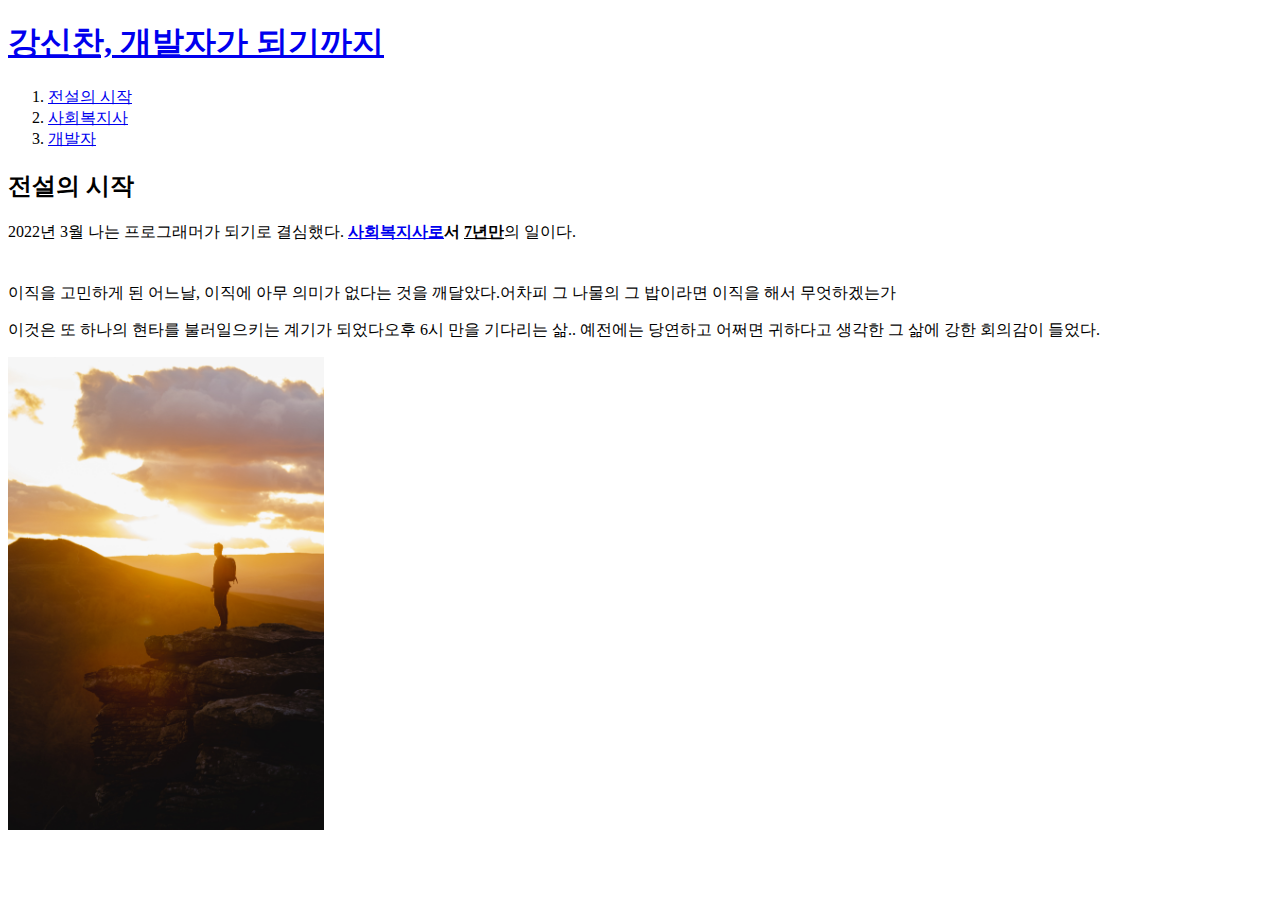
==== 1.html @ 5f825959 "웹사이트 완성!!!" ====
<!doctype html>
<html>
<head>
  <title>강신찬, 개발자가 되기까지</title>
  <meta charset="utf-8">
<hed>

<body>
  <h1><a href="index.html">강신찬, 개발자가 되기까지</a></h1>
  <ol>
    <li><a href="1.html">전설의 시작</a></li>
    <li><a href="2.html">사회복지사</a></li>
    <li><a href="3.html">개발자</a></li>
  </ol>
  <h2>전설의 시작</h2>
  2022년 3월 나는 프로그래머가 되기로 결심했다. <a target="_blank" title="사회복지사의 사전적 정의" href="https://terms.naver.com/entry.naver?docId=926391&cid=42116&categoryId=42116"><strong>사회복지사로</a>서 <u>7년만</u></strong>의 일이다.
  <p style = "margin-top:40px;">이직을 고민하게 된 어느날, 이직에 아무 의미가 없다는 것을 깨달았다.어차피 그 나물의 그 밥이라면 이직을 해서 무엇하겠는가</P><p>이것은 또 하나의 현타를 불러일으키는 계기가 되었다오후 6시 만을 기다리는 삶.. 예전에는 당연하고 어쩌면 귀하다고 생각한 그 삶에 강한 회의감이 들었다.</P>
  <img src="MyLoad.jpg" width="25%">
</body>
</html>
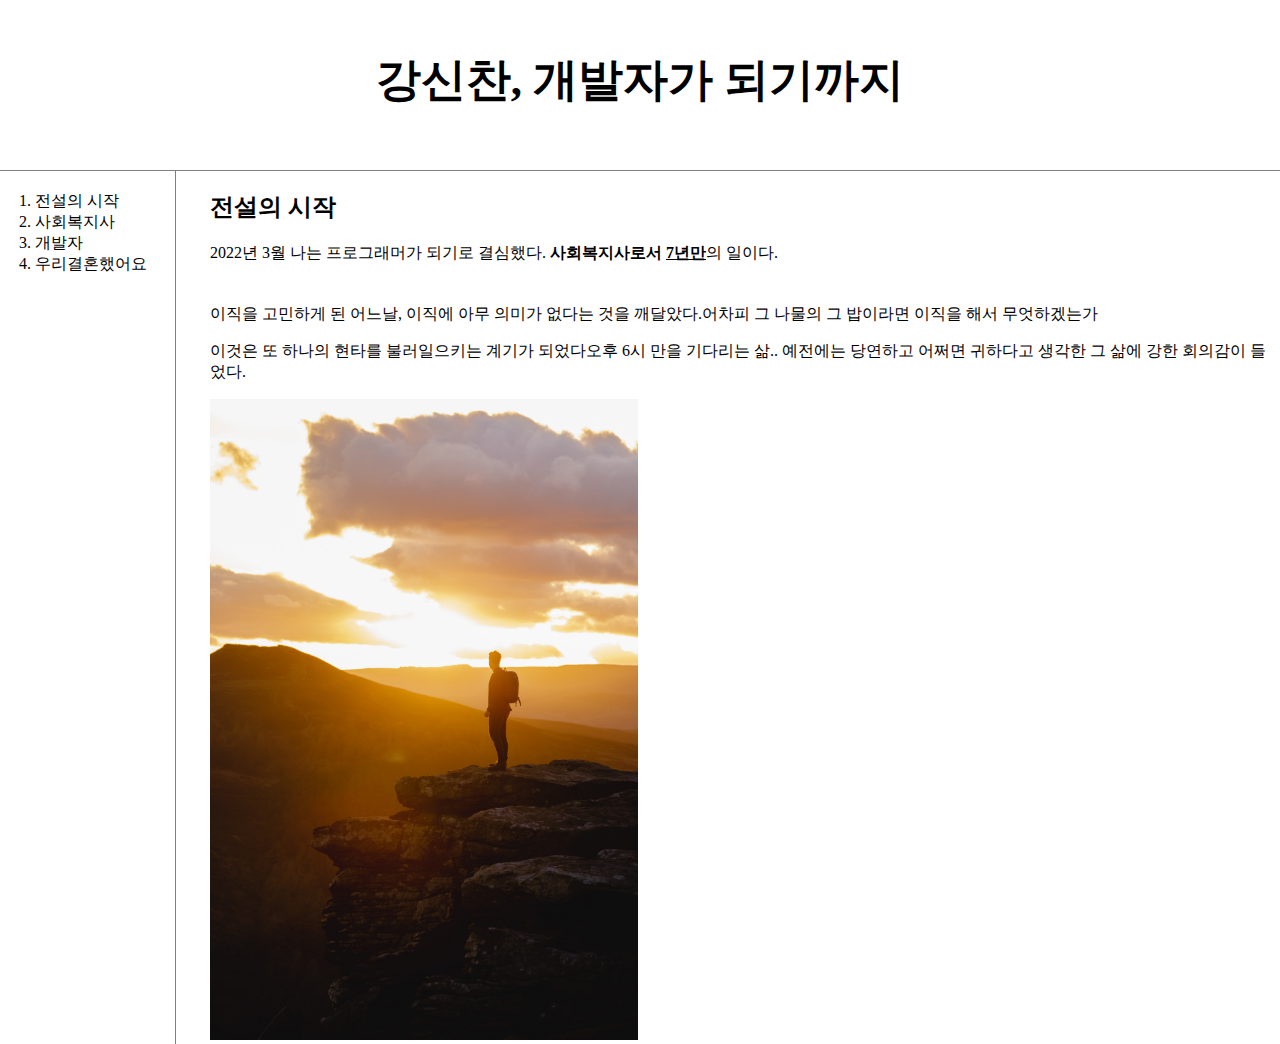
==== commit c89c4463: "Add files via upload" ====
--- a/1.html
+++ b/1.html
@@ -3,18 +3,44 @@
 <head>
   <title>강신찬, 개발자가 되기까지</title>
   <meta charset="utf-8">
-<hed>
+  <link rel="stylesheet" href="style.css">
+</head>
 
 <body>
   <h1><a href="index.html">강신찬, 개발자가 되기까지</a></h1>
-  <ol>
-    <li><a href="1.html">전설의 시작</a></li>
-    <li><a href="2.html">사회복지사</a></li>
-    <li><a href="3.html">개발자</a></li>
-  </ol>
-  <h2>전설의 시작</h2>
-  2022년 3월 나는 프로그래머가 되기로 결심했다. <a target="_blank" title="사회복지사의 사전적 정의" href="https://terms.naver.com/entry.naver?docId=926391&cid=42116&categoryId=42116"><strong>사회복지사로</a>서 <u>7년만</u></strong>의 일이다.
-  <p style = "margin-top:40px;">이직을 고민하게 된 어느날, 이직에 아무 의미가 없다는 것을 깨달았다.어차피 그 나물의 그 밥이라면 이직을 해서 무엇하겠는가</P><p>이것은 또 하나의 현타를 불러일으키는 계기가 되었다오후 6시 만을 기다리는 삶.. 예전에는 당연하고 어쩌면 귀하다고 생각한 그 삶에 강한 회의감이 들었다.</P>
-  <img src="MyLoad.jpg" width="25%">
+  <div id="grid">
+    <ol>
+      <li><a href="1.html">전설의 시작</a></li>
+      <li><a href="2.html">사회복지사</a></li>
+      <li><a href="3.html">개발자</a></li>
+      <li><a href="4.html">우리결혼했어요</a></li>
+    </ol>
+    <div id="article">
+      <h2>전설의 시작</h2>
+      2022년 3월 나는 프로그래머가 되기로 결심했다. <a target="_blank" title="사회복지사의 사전적 정의" href="https://terms.naver.com/entry.naver?docId=926391&cid=42116&categoryId=42116"><strong>사회복지사로</a>서 <u>7년만</u></strong>의 일이다.
+      <p style = "margin-top:40px;">이직을 고민하게 된 어느날, 이직에 아무 의미가 없다는 것을 깨달았다.어차피 그 나물의 그 밥이라면 이직을 해서 무엇하겠는가</P><p>이것은 또 하나의 현타를 불러일으키는 계기가 되었다오후 6시 만을 기다리는 삶.. 예전에는 당연하고 어쩌면 귀하다고 생각한 그 삶에 강한 회의감이 들었다.
+      </P>
+      <img src="MyLoad.jpg" width="25%" style="width:40%;">
+    </div>
+  </div>
+    <div id="disqus_thread"></div>
+  <script>
+      /**
+      *  RECOMMENDED CONFIGURATION VARIABLES: EDIT AND UNCOMMENT THE SECTION BELOW TO INSERT DYNAMIC VALUES FROM YOUR PLATFORM OR CMS.
+      *  LEARN WHY DEFINING THESE VARIABLES IS IMPORTANT: https://disqus.com/admin/universalcode/#configuration-variables    */
+      /*
+      var disqus_config = function () {
+      this.page.url = PAGE_URL;  // Replace PAGE_URL with your page's canonical URL variable
+      this.page.identifier = PAGE_IDENTIFIER; // Replace PAGE_IDENTIFIER with your page's unique identifier variable
+      };
+      */
+      (function() { // DON'T EDIT BELOW THIS LINE
+      var d = document, s = d.createElement('script');
+      s.src = 'https://superscman-1.disqus.com/embed.js';
+      s.setAttribute('data-timestamp', +new Date());
+      (d.head || d.body).appendChild(s);
+      })();
+  </script>
+  <noscript>Please enable JavaScript to view the <a href="https://disqus.com/?ref_noscript">comments powered by Disqus.</a></noscript>
 </body>
 </html>
--- a/style.css
+++ b/style.css
@@ -0,0 +1,38 @@
+  body {
+    margin:0;
+  }
+  h1 {
+    font-size: 45px;
+    text-align: center;
+    border-bottom: 1px solid gray;
+    margin:0;
+    padding:50px;
+    padding-bottom: 60px;
+  }
+  a {
+    color:black;
+    text-decoration: none;
+  }
+  ol {
+    border-right:1px solid gray;
+    width:120px;
+    margin:0;
+    padding:20px;
+    padding-left:35px;
+  }
+  #grid{
+    display:grid;
+    grid-template-columns: 210px 1fr;
+  }
+  @media(max-width:800px) {
+    #grid{
+      display:block;
+    }
+    ol {
+      border-right:none;
+    }
+    h1 {
+    border-bottom: none;
+    font-size: 40px;
+  }
+  }
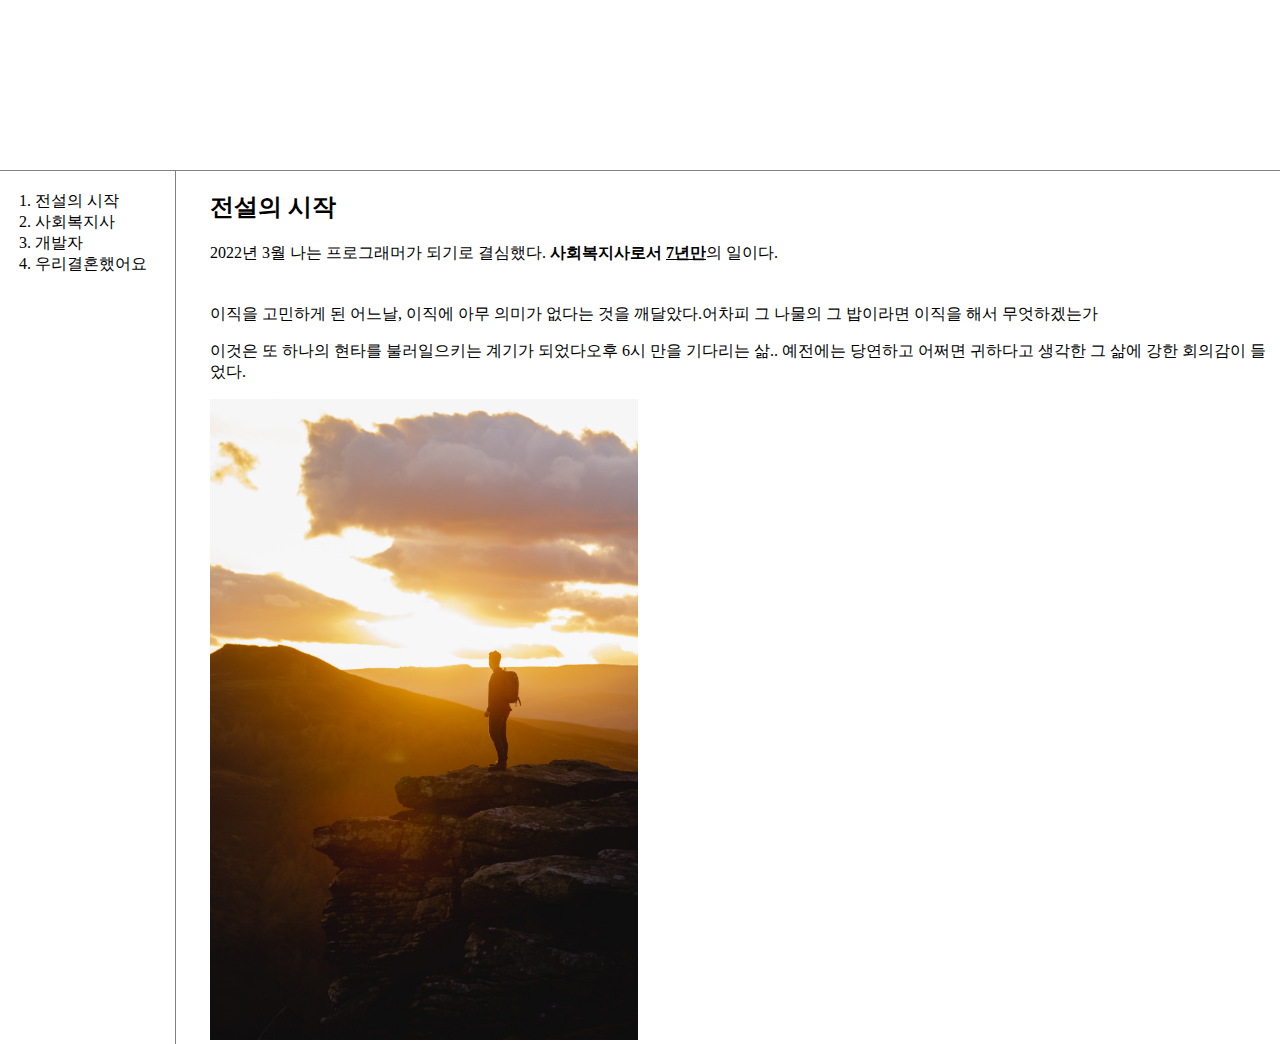
==== commit 28d39648: "2시간만에 해결한 바보같은 천재" ====
--- a/1.html
+++ b/1.html
@@ -7,7 +7,8 @@
 </head>
 
 <body>
-  <h1><a href="index.html">강신찬, 개발자가 되기까지</a></h1>
+  <h1><a href="index.html">강신찬, 개발자가 되기까지</a>
+  </h1>
   <div id="grid">
     <ol>
       <li><a href="1.html">전설의 시작</a></li>
--- a/style.css
+++ b/style.css
@@ -1,17 +1,28 @@
   body {
     margin:0;
   }
+  a {
+    text-decoration: none;
+  }
+  li {
+    color:black;
+  }
+  a, a:visited, a:active {
+  color: inherit;
+}
+A:hover {
+  COLOR: pink; TEXT-DECORATION: none; font-weight: none
+}
   h1 {
     font-size: 45px;
+    color:white;
     text-align: center;
     border-bottom: 1px solid gray;
     margin:0;
     padding:50px;
     padding-bottom: 60px;
-  }
-  a {
-    color:black;
-    text-decoration: none;
+    background-image : url('C:/Users/사용자/Desktop/web/h1mainimage.jpg');
+    background-size: cover;
   }
   ol {
     border-right:1px solid gray;
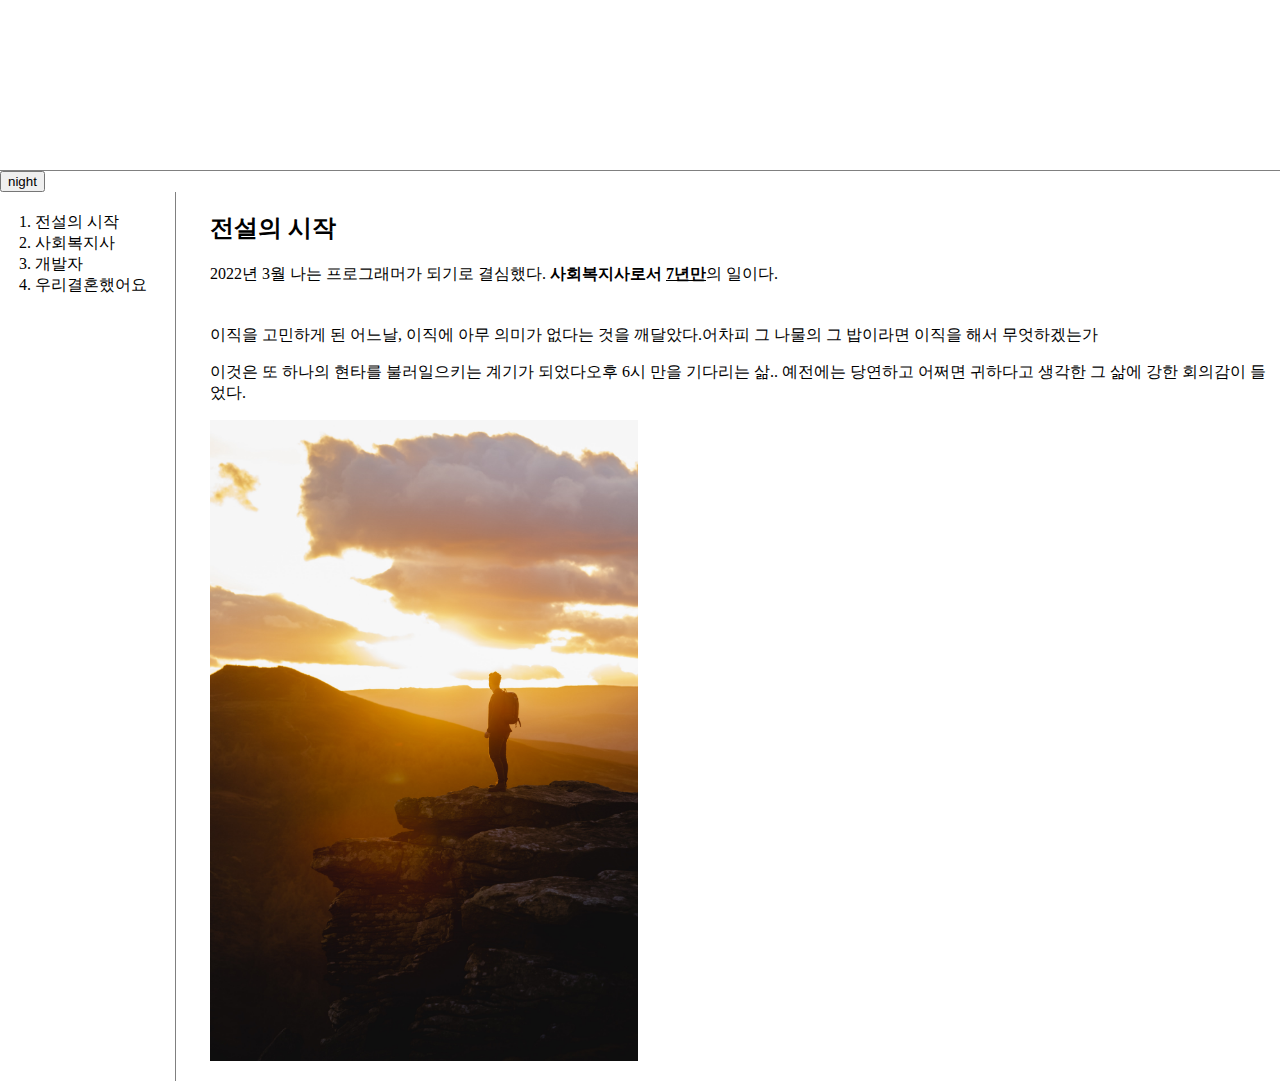
==== commit 884d0268: "내일 1회차 완강한다" ====
--- a/1.html
+++ b/1.html
@@ -9,6 +9,35 @@
 <body>
   <h1><a href="index.html">강신찬, 개발자가 되기까지</a>
   </h1>
+  <input type="button" value="night" onclick="
+  var target = document.querySelector('body')
+  if(this.value === 'night' ) {
+  target.style.backgroundColor = 'black';
+  target.style.color = 'white';
+  this.value = 'day';
+
+  var alist = document.querySelectorAll('a');
+var i = 0
+while(i < alist.length){
+    console.log(alist[i]);
+    alist[i].style.color='powderblue';
+    i=i+1
+}
+}else {
+  target.style.backgroundColor = 'white';
+  target.style.color = 'black';
+  this.value = 'night'
+  var alist = document.querySelectorAll('a');
+
+  var alist = document.querySelectorAll('a');
+var i = 0
+while(i < alist.length){
+    console.log(alist[i]);
+    alist[i].style.color='blue';
+    i=i+1
+}
+  }
+  ">
   <div id="grid">
     <ol>
       <li><a href="1.html">전설의 시작</a></li>
@@ -21,7 +50,8 @@
       2022년 3월 나는 프로그래머가 되기로 결심했다. <a target="_blank" title="사회복지사의 사전적 정의" href="https://terms.naver.com/entry.naver?docId=926391&cid=42116&categoryId=42116"><strong>사회복지사로</a>서 <u>7년만</u></strong>의 일이다.
       <p style = "margin-top:40px;">이직을 고민하게 된 어느날, 이직에 아무 의미가 없다는 것을 깨달았다.어차피 그 나물의 그 밥이라면 이직을 해서 무엇하겠는가</P><p>이것은 또 하나의 현타를 불러일으키는 계기가 되었다오후 6시 만을 기다리는 삶.. 예전에는 당연하고 어쩌면 귀하다고 생각한 그 삶에 강한 회의감이 들었다.
       </P>
-      <img src="MyLoad.jpg" width="25%" style="width:40%;">
+      <p><img src="MyLoad.jpg" width="25%" style="width:40%;"> </p>
+
     </div>
   </div>
     <div id="disqus_thread"></div>
